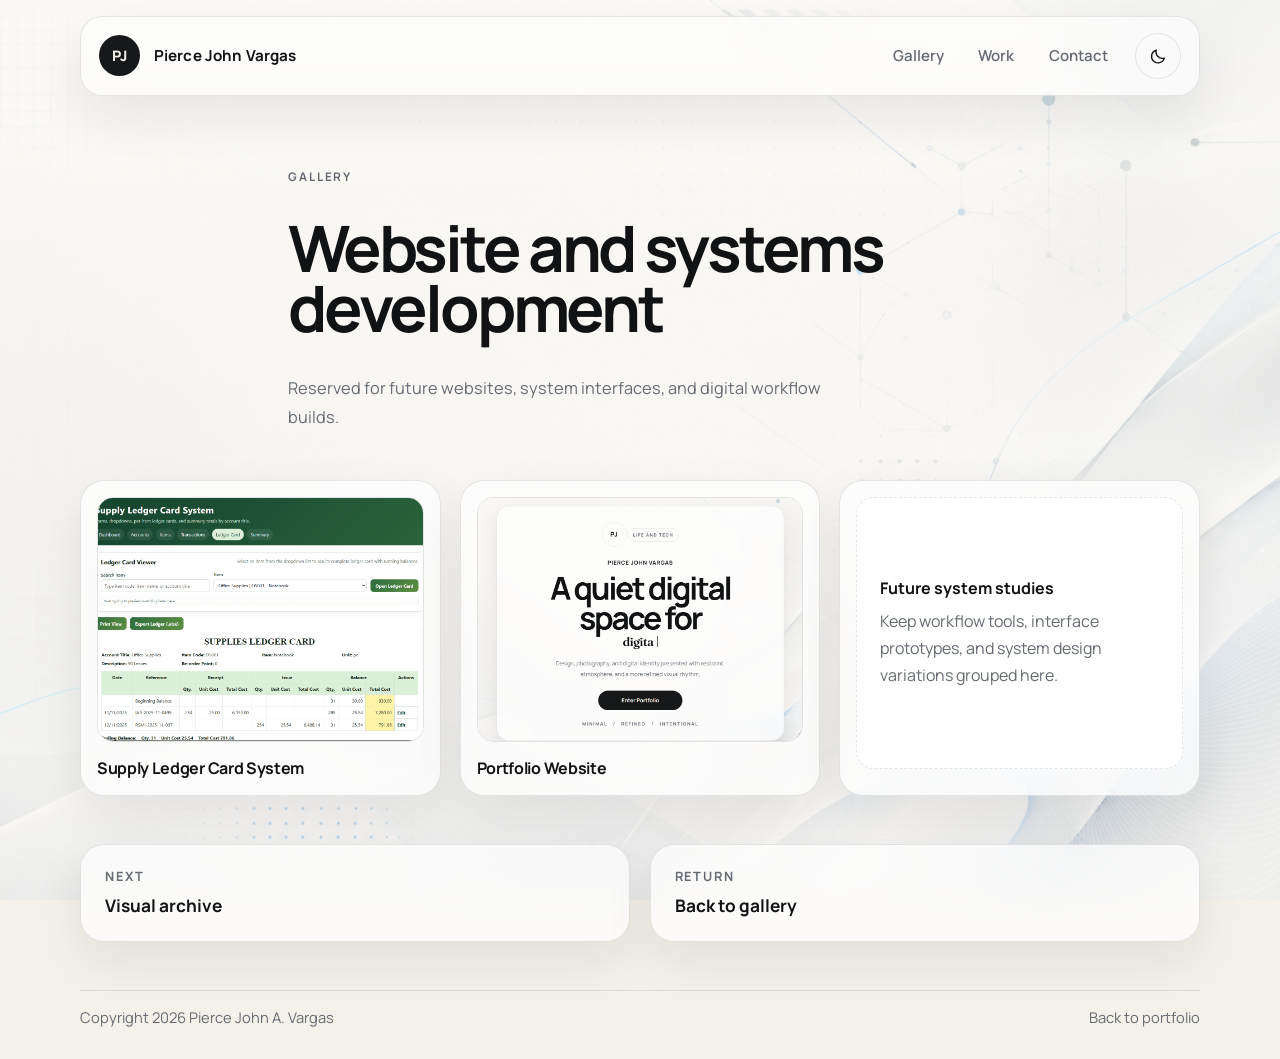
==== Personnal Portfolio/projects/project-1.html @ 9a7b4258 "Add files via upload" ====
<!DOCTYPE html>
<html lang="en">
<head>
  <meta charset="UTF-8" />
  <meta name="viewport" content="width=device-width, initial-scale=1.0" />
  <meta
    name="description"
    content="Gallery page for Pierce John Vargas website and systems development collection."
  />
  <title>Website and Systems Development | Pierce John Vargas</title>

  <link rel="preconnect" href="https://fonts.googleapis.com" />
  <link rel="preconnect" href="https://fonts.gstatic.com" crossorigin />
  <link
    href="https://fonts.googleapis.com/css2?family=Fraunces:opsz,wght@9..144,500;9..144,600&family=Manrope:wght@400;500;600;700;800&display=swap"
    rel="stylesheet"
  />

  <link rel="stylesheet" href="../style.css" />
  <link rel="stylesheet" href="../project-detail.css" />
</head>
<body>
  <div class="page-accent" aria-hidden="true"></div>

  <header class="site-header">
    <div class="container nav-shell">
      <a href="../portfolio.html#home" class="brand">
        <span class="brand-mark">PJ</span>
        <span class="brand-text">Pierce John Vargas</span>
      </a>

      <div class="nav-actions">
        <nav class="site-nav" aria-label="Project navigation">
          <a href="../portfolio.html#gallery">Gallery</a>
          <a href="../portfolio.html#work">Work</a>
          <a href="../portfolio.html#contact">Contact</a>
        </nav>

        <button id="themeToggle" class="theme-toggle theme-toggle-icon-button" type="button" aria-label="Switch theme">
          <span class="theme-icon theme-icon-moon" aria-hidden="true">
            <svg viewBox="0 0 24 24" fill="none">
              <path d="M20 14.5A8.5 8.5 0 0 1 9.5 4 8.5 8.5 0 1 0 20 14.5Z" stroke="currentColor" stroke-width="1.8" stroke-linecap="round" stroke-linejoin="round"/>
            </svg>
          </span>
          <span class="theme-icon theme-icon-sun" aria-hidden="true">
            <svg viewBox="0 0 24 24" fill="none">
              <circle cx="12" cy="12" r="4" stroke="currentColor" stroke-width="1.8"/>
              <path d="M12 2.75V5.25M12 18.75V21.25M21.25 12H18.75M5.25 12H2.75M18.54 5.46L16.77 7.23M7.23 16.77L5.46 18.54M18.54 18.54L16.77 16.77M7.23 7.23L5.46 5.46" stroke="currentColor" stroke-width="1.8" stroke-linecap="round"/>
            </svg>
          </span>
          <span class="theme-toggle-text">Theme</span>
        </button>
      </div>
    </div>
  </header>

  <main class="detail-main">
    <section class="detail-section">
      <div class="container detail-gallery-header reveal">
        <p class="section-label">Gallery</p>
        <h1 class="detail-title">Website and systems development</h1>
        <p class="detail-summary detail-summary-compact">
          Reserved for future websites, system interfaces, and digital workflow builds.
        </p>
      </div>
    </section>

    <section class="detail-section detail-section-tight">
      <div class="container detail-gallery-grid">
        <!-- Add new gallery items below by copying one detail-gallery-button block and changing the image path, alt text, and caption. -->
        <!--
        TEMPLATE:
        <button
          class="detail-gallery-card reveal detail-gallery-button"
          type="button"
          data-lightbox-src="../assets/projects/your-image.jpg"
          data-lightbox-alt="Describe the artwork"
          data-lightbox-caption="Artwork title"
        >
          <img src="../assets/projects/your-image.jpg" alt="Describe the artwork" />
          <h3>Artwork title</h3>
        </button>
        -->
        <button
          class="detail-gallery-card reveal detail-gallery-button"
          type="button"
          data-lightbox-src="../assets/projects/SLC.png"
          data-lightbox-alt="Website and systems development collection preview"
          data-lightbox-caption="Supply Ledger Card System"
        >
          <img src="../assets/projects/SLC.png" alt="Website and systems development collection preview" />
          <h3>Supply Ledger Card System</h3>
        </button>

        

        <button
          class="detail-gallery-card reveal detail-gallery-button"
          type="button"
          data-lightbox-src="../assets/projects/web.png"
          data-lightbox-alt="Website and systems development collection preview"
          data-lightbox-caption="Supply Ledger Card System"
        >
          <img src="../assets/projects/Web.png" alt="Website and systems development collection preview" />
          <h3>Portfolio Website</h3>
        </button>


        <article class="detail-gallery-card reveal detail-gallery-empty">
          <div class="detail-placeholder">
            <strong>Future system studies</strong>
            <span>Keep workflow tools, interface prototypes, and system design variations grouped here.</span>
          </div>
        </article>
      </div>
    </section>

    <section class="detail-section detail-section-tight">
      <div class="container detail-nav-grid">
        <a href="project-2.html" class="detail-nav-card">
          <span>Next</span>
          <strong>Visual archive</strong>
        </a>
        <a href="../portfolio.html#gallery" class="detail-nav-card">
          <span>Return</span>
          <strong>Back to gallery</strong>
        </a>
      </div>
    </section>
  </main>

  <div class="lightbox" id="lightbox" aria-hidden="true">
    <button class="lightbox-close" id="lightboxClose" type="button" aria-label="Close image preview">Close</button>
    <div class="lightbox-inner">
      <img id="lightboxImage" src="" alt="" />
      <p class="lightbox-caption" id="lightboxCaption"></p>
    </div>
  </div>

  <footer class="site-footer">
    <div class="container footer-shell">
      <p>Copyright <span id="currentYear">2026</span> Pierce John A. Vargas</p>
      <a href="../portfolio.html#home" class="footer-link">Back to portfolio</a>
    </div>
  </footer>

  <script src="../script.js"></script>
</body>
</html>
---- Personnal Portfolio/style.css ----
:root {
  --bg: #f4f1ea;
  --surface: rgba(255, 255, 255, 0.7);
  --surface-strong: #ffffff;
  --text: #1c1d20;
  --muted: #666b73;
  --heading: #111214;
  --line: rgba(17, 18, 20, 0.1);
  --accent: #17181a;
  --accent-soft: rgba(23, 24, 26, 0.08);
  --shadow: 0 20px 50px rgba(23, 24, 26, 0.08);
  --max-width: 1120px;
  --theme-background-image: url("assets/BGWhite.png");
}

body.light-mode {
  --bg: #111214;
  --surface: rgba(24, 25, 28, 0.78);
  --surface-strong: #17181a;
  --text: #ece7de;
  --muted: #a4aaaf;
  --heading: #f7f2ea;
  --line: rgba(247, 242, 234, 0.12);
  --accent: #f7f2ea;
  --accent-soft: rgba(247, 242, 234, 0.08);
  --shadow: 0 24px 60px rgba(0, 0, 0, 0.28);
  --theme-background-image: url("assets/BGDark.png");
}

* {
  box-sizing: border-box;
  margin: 0;
  padding: 0;
}

html {
  scroll-behavior: smooth;
}

body {
  min-height: 100vh;
  position: relative;
  font-family: "Manrope", sans-serif;
  color: var(--text);
  background:
    linear-gradient(180deg, rgba(255, 255, 255, 0.25), transparent 20%),
    var(--bg);
  overflow-x: hidden;
  transition: background 0.3s ease, color 0.3s ease;
}

body::before {
  content: "";
  position: fixed;
  inset: 0;
  background-image: var(--theme-background-image);
  background-position: center;
  background-repeat: no-repeat;
  background-size: cover;
  opacity: 0.52;
  pointer-events: none;
  z-index: -4;
}

body.light-mode::before {
  opacity: 0.62;
}

body.nav-open,
body.lightbox-open {
  overflow: hidden;
}

::selection {
  background: var(--accent);
  color: var(--bg);
}

a {
  color: inherit;
  text-decoration: none;
}

button {
  font: inherit;
}

ul {
  list-style: none;
}

img {
  display: block;
  max-width: 100%;
}

.container {
  width: min(var(--max-width), calc(100% - 2rem));
  margin: 0 auto;
}

.page-accent {
  position: fixed;
  inset: auto 0 0 auto;
  width: 28rem;
  height: 28rem;
  background: radial-gradient(circle, rgba(255, 255, 255, 0.28), transparent 68%);
  pointer-events: none;
  opacity: 0.6;
  z-index: -1;
}

body.light-mode .page-accent {
  background: radial-gradient(circle, rgba(247, 242, 234, 0.08), transparent 68%);
}

.site-header {
  position: sticky;
  top: 0;
  z-index: 1000;
  padding-top: 1rem;
}

.nav-shell {
  display: flex;
  align-items: center;
  justify-content: space-between;
  gap: 1rem;
  padding: 1rem 1.15rem;
  border: 1px solid var(--line);
  border-radius: 22px;
  background: rgba(255, 255, 255, 0.58);
  backdrop-filter: blur(16px);
  box-shadow: var(--shadow);
}

body.light-mode .nav-shell {
  background: rgba(23, 24, 26, 0.76);
}

.brand {
  display: inline-flex;
  align-items: center;
  gap: 0.85rem;
  min-width: 0;
}

.brand-mark {
  width: 2.55rem;
  height: 2.55rem;
  display: inline-flex;
  align-items: center;
  justify-content: center;
  border-radius: 50%;
  background: var(--accent);
  color: var(--bg);
  font-size: 0.9rem;
  font-weight: 800;
}

.brand-text {
  color: var(--heading);
  font-size: 0.95rem;
  font-weight: 700;
  letter-spacing: 0.01em;
}

.nav-actions {
  display: flex;
  align-items: center;
  gap: 0.75rem;
}

.menu-toggle,
.theme-toggle {
  display: none;
  min-height: 2.85rem;
  padding: 0.8rem 1rem;
  border: 1px solid var(--line);
  border-radius: 999px;
  background: transparent;
  color: var(--heading);
  cursor: pointer;
  transition: background 0.25s ease, transform 0.25s ease;
}

.theme-toggle {
  display: inline-flex;
  align-items: center;
  justify-content: center;
}

.theme-toggle-icon-button {
  width: 2.85rem;
  min-width: 2.85rem;
  padding: 0;
}

.theme-icon {
  display: inline-flex;
  align-items: center;
  justify-content: center;
  width: 1.15rem;
  height: 1.15rem;
  color: var(--heading);
}

.theme-icon svg {
  width: 100%;
  height: 100%;
}

.theme-icon-sun {
  display: none;
}

body.light-mode .theme-icon-moon {
  display: none;
}

body.light-mode .theme-icon-sun {
  display: inline-flex;
}

.theme-toggle:hover,
.menu-toggle:hover {
  background: var(--accent-soft);
  transform: translateY(-1px);
}

.theme-toggle-text {
  position: absolute;
  width: 1px;
  height: 1px;
  padding: 0;
  margin: -1px;
  overflow: hidden;
  clip: rect(0, 0, 0, 0);
  white-space: nowrap;
  border: 0;
}

.site-nav {
  display: flex;
  align-items: center;
  gap: 0.25rem;
}

.site-nav a {
  padding: 0.75rem 0.95rem;
  border-radius: 999px;
  color: var(--muted);
  font-size: 0.94rem;
  font-weight: 600;
  transition: color 0.25s ease, background 0.25s ease;
}

.site-nav a:hover,
.site-nav a.active {
  color: var(--heading);
  background: var(--accent-soft);
}

.section {
  padding: 5.5rem 0;
}

.hero {
  min-height: auto;
  display: flex;
  align-items: flex-start;
  padding-top: 2rem;
  padding-bottom: 1.5rem;
}

.hero-grid,
.two-column-layout {
  display: grid;
  grid-template-columns: minmax(0, 1.15fr) minmax(320px, 380px);
  gap: 1.4rem;
  align-items: start;
}

.eyebrow,
.section-label,
.panel-label,
.contact-label,
.work-type {
  text-transform: uppercase;
  letter-spacing: 0.16em;
  font-size: 0.74rem;
  font-weight: 700;
  color: var(--muted);
}

.hero-title,
.section-title,
.contact-title,
.intro-card h2,
.skill-card h3,
.work-card h3 {
  color: var(--heading);
  letter-spacing: -0.04em;
}

.hero-title {
  max-width: 11ch;
  font-size: clamp(2.85rem, 6.2vw, 5.3rem);
  line-height: 0.95;
  margin: 1rem 0 1.35rem;
  font-weight: 800;
}

.hero-emphasis,
.section-title span,
.contact-title span {
  display: block;
  font-family: "Fraunces", serif;
  font-weight: 600;
}

.hero-description,
.content-card p,
.skill-card p,
.work-card p,
.contact-description,
.intro-card p,
.fact-value,
.gallery-label {
  color: var(--muted);
  line-height: 1.8;
}

.hero-description {
  max-width: 42rem;
  font-size: 1.05rem;
}

.hero-buttons,
.contact-actions {
  display: flex;
  flex-wrap: wrap;
  gap: 0.85rem;
  margin-top: 2rem;
}

.hero-extension {
  display: grid;
  gap: 1rem;
  margin-top: 2rem;
}

.hero-note,
.hero-point,
.skill-card,
.gallery-item {
  border: 1px solid var(--line);
  background: var(--surface);
  box-shadow: var(--shadow);
  backdrop-filter: blur(16px);
}

.hero-note {
  padding: 1.25rem 1.35rem;
  border-radius: 22px;
}

.hero-note-text {
  color: var(--heading);
  font-size: 1.02rem;
  line-height: 1.75;
  margin-top: 0.7rem;
  max-width: 54rem;
}

.hero-points {
  display: grid;
  grid-template-columns: repeat(3, minmax(0, 1fr));
  gap: 0.9rem;
}

.hero-point {
  padding: 1.1rem 1.15rem;
  border-radius: 18px;
}

.hero-point-title {
  display: block;
  color: var(--heading);
  font-size: 0.96rem;
  font-weight: 800;
  margin-bottom: 0.45rem;
}

.hero-point p {
  color: var(--muted);
  line-height: 1.7;
  font-size: 0.95rem;
}

.btn {
  display: inline-flex;
  align-items: center;
  justify-content: center;
  min-width: 11.5rem;
  min-height: 3.45rem;
  padding: 0.95rem 1.4rem;
  border-radius: 999px;
  border: 1px solid var(--accent);
  background: transparent;
  font-size: 0.95rem;
  font-weight: 700;
  transition: transform 0.25s ease, background 0.25s ease, color 0.25s ease;
  cursor: pointer;
}

.btn:hover {
  transform: translateY(-1px);
}

.btn-primary {
  background: var(--accent);
  color: var(--bg);
}

.btn-secondary {
  color: var(--heading);
  border-color: var(--line);
}

.btn-secondary:hover {
  background: var(--accent-soft);
}

.hero-panel,
.content-card,
.summary-card,
.work-card,
.contact-shell {
  border: 1px solid var(--line);
  background: var(--surface);
  border-radius: 24px;
  box-shadow: var(--shadow);
  backdrop-filter: blur(16px);
}

.hero-panel {
  width: 100%;
  max-width: 380px;
  justify-self: end;
  padding: 1.2rem;
  display: grid;
  gap: 0.85rem;
}

.profile-visual {
  overflow: hidden;
  border-radius: 20px;
  border: 1px solid var(--line);
  background: var(--surface-strong);
  aspect-ratio: 4 / 2.75;
}

.profile-visual img {
  width: 100%;
  height: 100%;
  object-fit: contain;
  object-position: center;
}

.intro-card,
.fact-card,
.content-card,
.summary-card,
.work-card {
  padding: 1.5rem;
  border-radius: 20px;
  background: var(--surface-strong);
  border: 1px solid var(--line);
}

.intro-card h2 {
  font-size: clamp(1.5rem, 2.2vw, 2rem);
  line-height: 1.08;
  margin: 0.7rem 0 0.9rem;
}

.hero-facts {
  display: grid;
  grid-template-columns: 1fr;
  gap: 0;
  border: 1px solid var(--line);
  border-radius: 20px;
  overflow: hidden;
  background: var(--surface-strong);
}

.fact-card {
  display: grid;
  gap: 0.35rem;
  align-content: start;
  padding: 1rem 1.1rem;
  border-bottom: 1px solid var(--line);
  background: transparent;
  border-radius: 0;
}

.fact-card:last-child {
  border-bottom: 0;
}

.fact-label {
  color: var(--heading);
  font-size: 0.82rem;
  font-weight: 700;
  text-transform: uppercase;
  letter-spacing: 0.08em;
}

.section-grid {
  display: grid;
  gap: 2rem;
}

.section-heading {
  max-width: 48rem;
}

.section-title,
.contact-title {
  font-size: clamp(2.1rem, 4.8vw, 3.8rem);
  line-height: 0.98;
  margin-top: 0.9rem;
}

.content-card {
  display: grid;
  gap: 1rem;
}

.stat-grid {
  display: grid;
  gap: 0.9rem;
  margin-top: 1rem;
}

.stat-card {
  display: grid;
  gap: 0.35rem;
  padding: 1rem 1.05rem;
  border-radius: 16px;
  border: 1px solid var(--line);
  background: var(--surface-strong);
}

.stat-value {
  color: var(--heading);
  font-size: 0.95rem;
  font-weight: 800;
}

.stat-copy {
  color: var(--muted);
  line-height: 1.7;
  font-size: 0.95rem;
}

.skills-grid,
.work-grid,
.gallery-grid {
  display: grid;
  gap: 1rem;
}

.skills-grid {
  grid-template-columns: repeat(auto-fit, minmax(220px, 1fr));
}

.skill-card {
  padding: 1.45rem;
  border-radius: 22px;
}

.skill-card h3,
.work-card h3 {
  font-size: 1.35rem;
  margin: 0.85rem 0 0.8rem;
}

.tool-tags,
.work-tags {
  display: flex;
  flex-wrap: wrap;
  gap: 0.55rem;
  margin-top: 1rem;
}

.tool-tags li,
.work-tags li {
  padding: 0.52rem 0.82rem;
  border-radius: 999px;
  border: 1px solid var(--line);
  background: var(--accent-soft);
  color: var(--heading);
  font-size: 0.84rem;
  font-weight: 600;
}

.work-grid {
  grid-template-columns: repeat(3, minmax(0, 1fr));
}

.work-thumb-button,
.gallery-item,
.text-link-button {
  padding: 0;
  border: 0;
  background: transparent;
  cursor: pointer;
}

.work-thumb-button {
  width: 100%;
  text-align: left;
}

.work-thumb {
  width: 100%;
  aspect-ratio: 16 / 11;
  object-fit: cover;
  border-radius: 16px;
  border: 1px solid var(--line);
  margin-bottom: 1rem;
  transition: transform 0.25s ease, opacity 0.25s ease;
}

.work-thumb-button:hover .work-thumb,
.gallery-item:hover img {
  transform: translateY(-2px);
  opacity: 0.96;
}

.work-actions {
  display: flex;
  flex-wrap: wrap;
  gap: 1rem;
  margin-top: 1.15rem;
}

.text-link {
  color: var(--heading);
  font-size: 0.92rem;
  font-weight: 700;
}

.text-link:hover {
  color: var(--muted);
}

.gallery-grid {
  grid-template-columns: repeat(3, minmax(0, 1fr));
}

.gallery-item {
  display: grid;
  gap: 0.95rem;
  padding: 1rem;
  border-radius: 22px;
  text-align: left;
  transition: transform 0.25s ease, background 0.25s ease, border-color 0.25s ease;
}

.gallery-item img {
  width: 100%;
  aspect-ratio: 4 / 3;
  object-fit: cover;
  border-radius: 16px;
  border: 1px solid var(--line);
  transition: transform 0.25s ease, opacity 0.25s ease;
}

.gallery-item:hover {
  transform: translateY(-2px);
  border-color: var(--heading);
  background: var(--surface-strong);
}

.gallery-copy {
  display: grid;
  gap: 0.5rem;
}

.gallery-label {
  color: var(--heading);
  font-size: 0.96rem;
  font-weight: 700;
}

.gallery-text {
  color: var(--muted);
  line-height: 1.7;
  font-size: 0.94rem;
}

.gallery-link {
  color: var(--heading);
  font-size: 0.88rem;
  font-weight: 800;
  letter-spacing: 0.02em;
}

.contact-shell {
  padding: 2rem;
}

.contact-copy {
  max-width: 42rem;
}

.contact-grid {
  display: grid;
  grid-template-columns: repeat(2, minmax(0, 1fr));
  gap: 1rem;
  margin-top: 2rem;
}

.contact-item {
  display: grid;
  grid-template-columns: auto 1fr;
  align-items: center;
  gap: 0.9rem;
  padding: 1.2rem 1.3rem;
  border: 1px solid var(--line);
  border-radius: 18px;
  background: var(--surface-strong);
  transition: transform 0.25s ease, background 0.25s ease;
}

.contact-item:hover {
  transform: translateY(-1px);
  background: var(--accent-soft);
}

.contact-icon {
  width: 2.65rem;
  height: 2.65rem;
  display: inline-flex;
  align-items: center;
  justify-content: center;
  border: 1px solid var(--line);
  border-radius: 16px;
  background: var(--accent-soft);
  color: var(--heading);
  flex-shrink: 0;
}

.contact-icon img {
  width: 1.1rem;
  height: 1.1rem;
  object-fit: contain;
}

.contact-text {
  display: grid;
  gap: 0.35rem;
}

.contact-value {
  color: var(--heading);
  font-size: 1rem;
  font-weight: 700;
  line-height: 1.45;
  word-break: break-word;
}

.lightbox {
  position: fixed;
  inset: 0;
  display: grid;
  place-items: center;
  padding: 1.5rem;
  background: rgba(0, 0, 0, 0.8);
  opacity: 0;
  visibility: hidden;
  transition: opacity 0.25s ease, visibility 0.25s ease;
  z-index: 2000;
}

.lightbox.is-open {
  opacity: 1;
  visibility: visible;
}

.lightbox-inner {
  max-width: min(900px, 100%);
  max-height: calc(100vh - 5rem);
  display: grid;
  gap: 0.85rem;
}

.lightbox-inner img {
  max-width: 100%;
  max-height: calc(100vh - 9rem);
  border-radius: 18px;
  border: 1px solid rgba(255, 255, 255, 0.14);
  background: #101113;
}

.lightbox-caption {
  color: #f1ede4;
  text-align: center;
  font-size: 0.96rem;
}

.lightbox-close {
  position: absolute;
  top: 1.25rem;
  right: 1.25rem;
  padding: 0.75rem 1rem;
  border: 1px solid rgba(255, 255, 255, 0.18);
  border-radius: 999px;
  background: rgba(255, 255, 255, 0.06);
  color: #f1ede4;
  cursor: pointer;
}

.site-footer {
  padding: 0 0 2rem;
}

.footer-shell {
  display: flex;
  align-items: center;
  justify-content: space-between;
  gap: 1rem;
  padding-top: 1rem;
  border-top: 1px solid var(--line);
}

.site-footer p,
.footer-link {
  color: var(--muted);
  font-size: 0.92rem;
}

.footer-link:hover {
  color: var(--heading);
}

.reveal {
  opacity: 0;
  transform: translateY(22px);
  transition: opacity 0.7s ease, transform 0.7s ease;
}

.reveal.is-visible {
  opacity: 1;
  transform: translateY(0);
}

@media (max-width: 1024px) {
  .hero-grid,
  .two-column-layout,
  .skills-grid,
  .work-grid,
  .hero-points,
  .gallery-grid {
    grid-template-columns: 1fr;
  }

  .hero-facts {
    grid-template-columns: 1fr;
  }

  .hero-panel {
    max-width: none;
    justify-self: stretch;
  }
}

@media (max-width: 820px) {
  .site-header {
    padding-top: 0.75rem;
  }

  .nav-shell {
    border-radius: 20px;
    align-items: flex-start;
    flex-wrap: wrap;
  }

  .menu-toggle {
    display: inline-flex;
    align-items: center;
    justify-content: center;
  }

  .theme-toggle {
    order: 3;
  }

  .nav-actions {
    width: 100%;
    justify-content: flex-end;
    flex-wrap: wrap;
  }

  .site-nav {
    display: none;
    width: 100%;
    flex-direction: column;
    align-items: stretch;
    gap: 0.45rem;
    padding-top: 0.5rem;
  }

  .site-nav.open {
    display: flex;
  }

  .site-nav a {
    width: 100%;
    text-align: center;
  }

  .section {
    padding: 4.5rem 0;
  }

  .hero {
    padding-top: 1.5rem;
  }

  .hero-note-text {
    max-width: none;
  }

  .contact-grid {
    grid-template-columns: 1fr;
  }
}

@media (max-width: 640px) {
  .container {
    width: min(var(--max-width), calc(100% - 1.25rem));
  }

  .hero-title {
    font-size: clamp(2.55rem, 13vw, 3.7rem);
  }

  .btn {
    width: 100%;
  }

  .hero-buttons,
  .contact-actions,
  .work-actions {
    flex-direction: column;
  }

  .footer-shell {
    flex-direction: column;
    align-items: flex-start;
  }

  .lightbox {
    padding: 1rem;
  }

  .lightbox-close {
    top: 0.9rem;
    right: 0.9rem;
  }
}

@media (prefers-reduced-motion: reduce) {
  html {
    scroll-behavior: auto;
  }

  *,
  *::before,
  *::after {
    animation: none !important;
    transition: none !important;
  }

  .reveal {
    opacity: 1;
    transform: none;
  }
}
---- Personnal Portfolio/project-detail.css ----
.detail-main {
  padding-top: 1.5rem;
}

.detail-section {
  padding: 3rem 0;
}

.detail-section-tight {
  padding-top: 0;
}

.detail-gallery-header,
.detail-nav-grid,
.detail-gallery-grid {
  display: grid;
  gap: 1.2rem;
}

.detail-gallery-header {
  max-width: 44rem;
}

.detail-title {
  color: var(--heading);
  font-size: clamp(2.6rem, 5vw, 4.6rem);
  line-height: 0.94;
  letter-spacing: -0.05em;
  margin: 0.9rem 0 1rem;
}

.detail-summary {
  color: var(--muted);
  line-height: 1.8;
}

.detail-summary-compact {
  max-width: 34rem;
  font-size: 1.02rem;
}

.detail-gallery-grid {
  grid-template-columns: repeat(3, minmax(0, 1fr));
}

.detail-gallery-card,
.detail-nav-card {
  border: 1px solid var(--line);
  background: var(--surface);
  border-radius: 24px;
  box-shadow: var(--shadow);
  backdrop-filter: blur(16px);
}

.detail-gallery-card {
  padding: 1rem;
}

.detail-gallery-button {
  width: 100%;
  padding: 1rem;
  text-align: left;
  cursor: pointer;
}

.detail-gallery-card img {
  width: 100%;
  aspect-ratio: 4 / 3;
  object-fit: cover;
  border-radius: 16px;
  border: 1px solid var(--line);
}

.detail-gallery-card h3 {
  color: var(--heading);
  font-size: 1rem;
  margin-top: 0.9rem;
  letter-spacing: -0.02em;
}

.detail-gallery-empty {
  padding: 1rem;
}

.detail-placeholder {
  min-height: 100%;
  display: grid;
  align-content: center;
  gap: 0.55rem;
  min-height: 17rem;
  padding: 1.4rem;
  border: 1px dashed var(--line);
  border-radius: 18px;
  background: var(--surface-strong);
}

.detail-placeholder strong {
  color: var(--heading);
  font-size: 1rem;
}

.detail-placeholder span {
  color: var(--muted);
  line-height: 1.7;
}

.detail-nav-grid {
  grid-template-columns: repeat(2, minmax(0, 1fr));
}

.detail-nav-card {
  display: grid;
  gap: 0.5rem;
  padding: 1.4rem 1.5rem;
}

.detail-nav-card span {
  color: var(--muted);
  font-size: 0.8rem;
  text-transform: uppercase;
  letter-spacing: 0.14em;
  font-weight: 700;
}

.detail-nav-card strong {
  color: var(--heading);
  font-size: 1.08rem;
  line-height: 1.5;
}

@media (max-width: 960px) {
  .detail-gallery-grid,
  .detail-nav-grid {
    grid-template-columns: 1fr;
  }
}
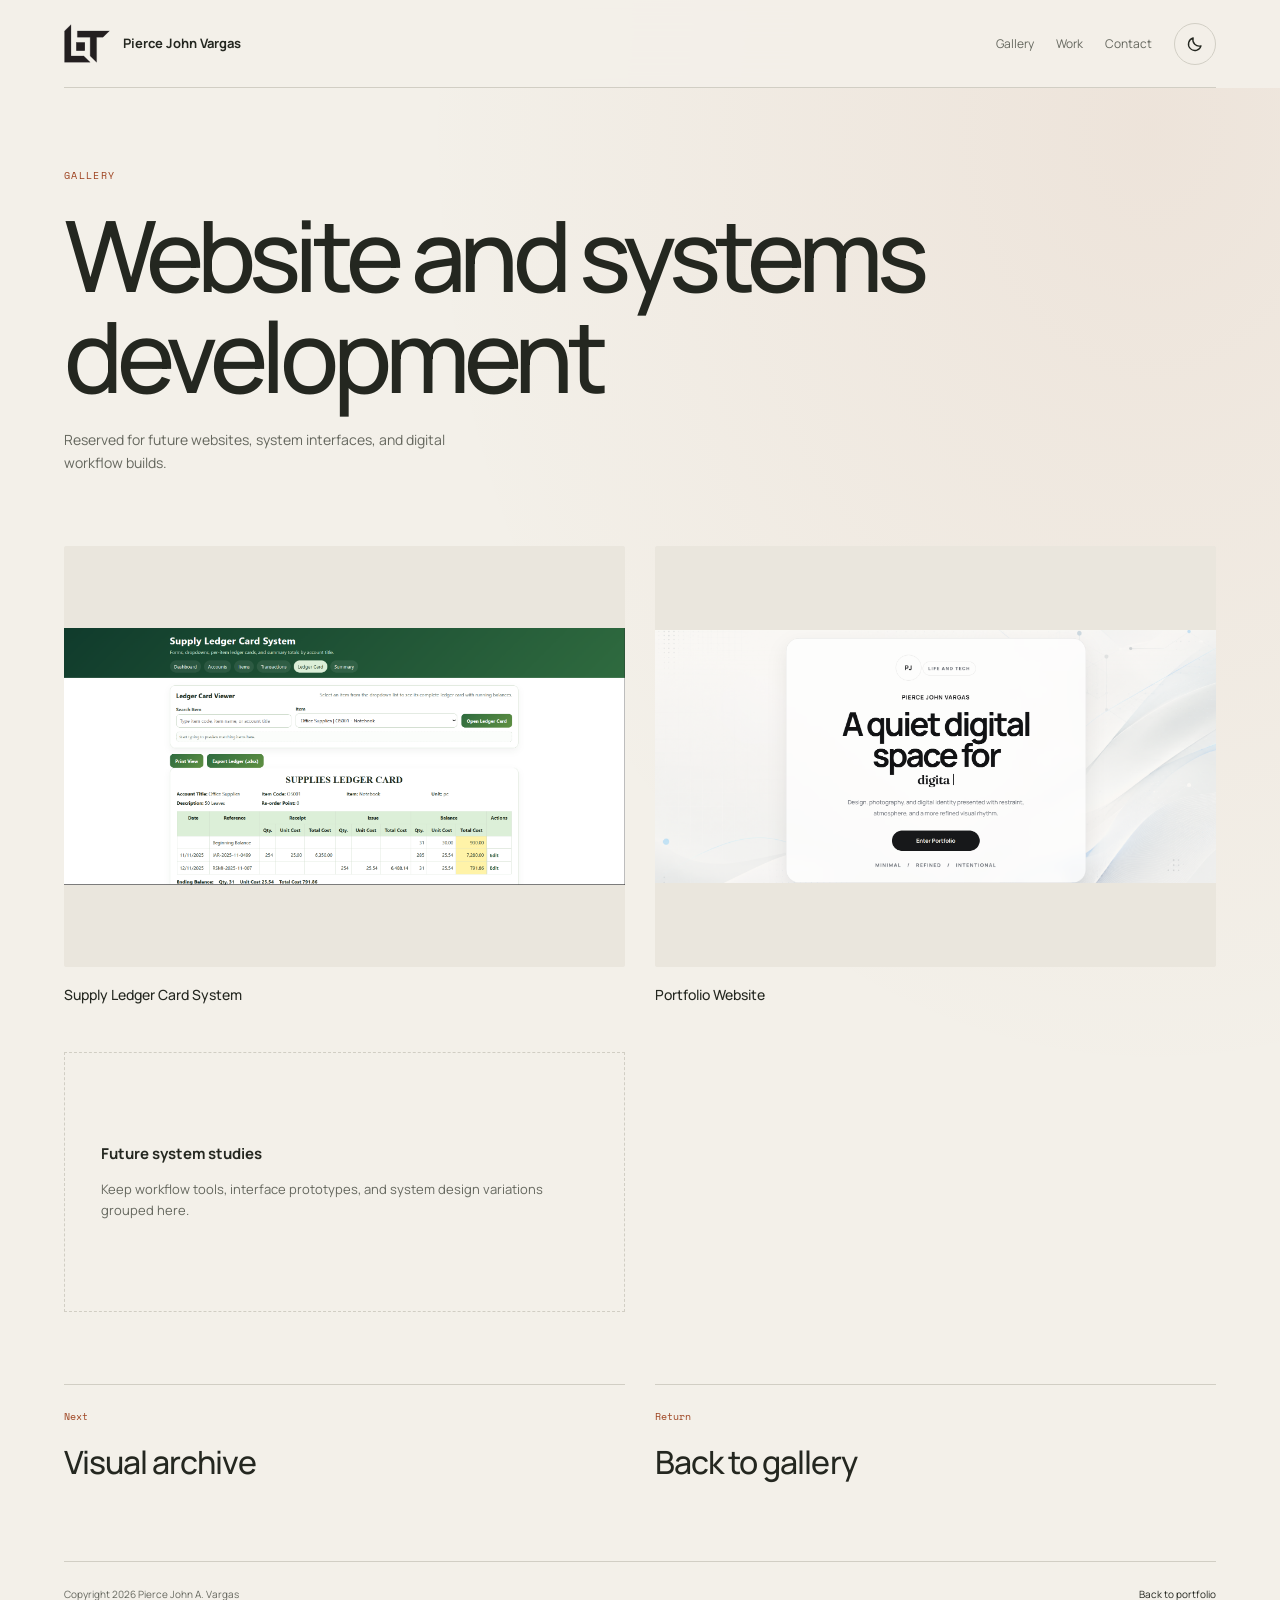
==== commit d16a694d: "Add files via upload" ====
--- a/Personnal Portfolio/projects/project-1.html
+++ b/Personnal Portfolio/projects/project-1.html
@@ -2,6 +2,7 @@
 <html lang="en">
 <head>
   <meta charset="UTF-8" />
+  <link rel="icon" type="image/svg+xml" sizes="any" href="../assets/favicon.svg?v=1" />
   <meta name="viewport" content="width=device-width, initial-scale=1.0" />
   <meta
     name="description"
@@ -12,12 +13,12 @@
   <link rel="preconnect" href="https://fonts.googleapis.com" />
   <link rel="preconnect" href="https://fonts.gstatic.com" crossorigin />
   <link
-    href="https://fonts.googleapis.com/css2?family=Fraunces:opsz,wght@9..144,500;9..144,600&family=Manrope:wght@400;500;600;700;800&display=swap"
+    href="https://fonts.googleapis.com/css2?family=Fraunces:opsz,wght@9..144,500;9..144,600&family=Manrope:wght@400;500;600;700;800&family=Space+Mono:wght@400;700&display=swap"
     rel="stylesheet"
   />
 
-  <link rel="stylesheet" href="../style.css" />
-  <link rel="stylesheet" href="../project-detail.css" />
+  <script src="../studio-init.js?v=20260929-autoplay"></script>
+  <link rel="stylesheet" href="../studio.css?v=20260929-logo" />
 </head>
 <body>
   <div class="page-accent" aria-hidden="true"></div>
@@ -25,7 +26,10 @@
   <header class="site-header">
     <div class="container nav-shell">
       <a href="../portfolio.html#home" class="brand">
-        <span class="brand-mark">PJ</span>
+        <span class="site-logo" role="img" aria-label="Life and Tech logo">
+          <img class="logo-light" src="../assets/logo-mark-light.svg" alt="" width="46" height="40" />
+          <img class="logo-dark" src="../assets/logo-mark-dark.svg" alt="" width="46" height="40" />
+        </span>
         <span class="brand-text">Pierce John Vargas</span>
       </a>
 
@@ -97,7 +101,7 @@
         <button
           class="detail-gallery-card reveal detail-gallery-button"
           type="button"
-          data-lightbox-src="../assets/projects/web.png"
+          data-lightbox-src="../assets/projects/Web.png"
           data-lightbox-alt="Website and systems development collection preview"
           data-lightbox-caption="Supply Ledger Card System"
         >
@@ -144,6 +148,6 @@
     </div>
   </footer>
 
-  <script src="../script.js"></script>
+  <script src="../studio.js?v=20260929-autoplay"></script>
 </body>
 </html>
--- a/Personnal Portfolio/studio.css
+++ b/Personnal Portfolio/studio.css
@@ -0,0 +1,263 @@
+/* Life and Tech / September studio edition. */
+:root {
+  color-scheme: light;
+  --bg: #f3f0e9;
+  --panel: #eae6dd;
+  --surface: #faf8f3;
+  --ink: #242720;
+  --muted: #65675e;
+  --line: #d1cec4;
+  --signal: #9d421f;
+  --wash: rgba(170, 83, 43, .08);
+  --glass: rgba(243, 240, 233, .9);
+  --ease: cubic-bezier(.22, 1, .36, 1);
+  --gutter: clamp(22px, 5vw, 80px);
+  --mono: 'Space Mono', 'Courier New', monospace;
+}
+:root[data-theme='dark'] {
+  color-scheme: dark;
+  --bg: #141612;
+  --panel: #1d201a;
+  --surface: #252921;
+  --ink: #efeee6;
+  --muted: #b2b4a8;
+  --line: #383d32;
+  --signal: #f39b73;
+  --wash: rgba(216, 120, 69, .075);
+  --glass: rgba(20, 22, 18, .9);
+}
+* { box-sizing: border-box; }
+html { scroll-behavior: smooth; scroll-padding-top: 110px; }
+body { margin: 0; color: var(--ink); background: radial-gradient(ellipse at 90% 8%, var(--wash), transparent 45%), var(--bg); font-family: 'Manrope', sans-serif; font-size: 15px; line-height: 1.65; transition: background-color .3s, color .3s; }
+h1, h2, h3, p, figure, ul { margin: 0; }
+button, a { -webkit-tap-highlight-color: transparent; }
+a { color: inherit; text-decoration: none; }
+button { color: inherit; font: inherit; cursor: pointer; }
+img { display: block; max-width: 100%; }
+ul { padding: 0; list-style: none; }
+::selection { background: var(--signal); color: var(--bg); }
+:focus-visible { outline: 2px solid var(--signal); outline-offset: 6px; }
+.container { width: min(1320px, calc(100% - var(--gutter) * 2)); margin-inline: auto; }
+.page-accent { display: none; }
+.site-header { position: sticky; top: 0; z-index: 30; background: var(--glass); backdrop-filter: blur(18px); }
+.nav-shell { display: flex; align-items: center; justify-content: space-between; min-height: 88px; border-bottom: 1px solid var(--line); gap: 25px; }
+.brand { display: flex; align-items: center; gap: 13px; }
+.site-logo { display: block; width: 46px; height: 40px; flex-shrink: 0; }
+.site-logo img { display: block; width: 100%; height: 100%; object-fit: contain; }
+.site-logo .logo-dark { display: none; }
+[data-theme='dark'] .site-logo .logo-light { display: none; }
+[data-theme='dark'] .site-logo .logo-dark { display: block; filter: brightness(1.65); }
+.brand-text { font-size: 13px; font-weight: 700; }
+.nav-actions, .site-nav { display: flex; align-items: center; gap: 22px; }
+.site-nav a { position: relative; padding-block: 10px; font-size: 12px; color: var(--muted); }
+.site-nav a::after { content: ''; position: absolute; inset: auto 0 4px; height: 1px; background: var(--signal); transform: scaleX(0); transform-origin: left; transition: transform .35s var(--ease); }
+.site-nav a:hover, .site-nav a.active { color: var(--ink); }
+.site-nav a:hover::after, .site-nav a.active::after { transform: scaleX(1); }
+.theme-toggle, .menu-toggle { display: inline-flex; align-items: center; justify-content: center; min-height: 42px; padding: 8px 12px; border: 1px solid var(--line); background: transparent; border-radius: 50px; transition: border-color .25s, background .25s; }
+.theme-toggle:hover, .menu-toggle:hover { border-color: var(--signal); background: var(--wash); }
+.theme-toggle { width: 42px; padding: 10px; }
+.theme-icon { display: flex; width: 18px; height: 18px; }
+.theme-icon svg { width: 100%; height: 100%; }
+.theme-icon-sun { display: none; }
+[data-theme='dark'] .theme-icon-moon { display: none; }
+[data-theme='dark'] .theme-icon-sun { display: flex; }
+.theme-toggle-text { position: absolute; width: 1px; height: 1px; clip-path: inset(50%); overflow: hidden; }
+.menu-toggle { display: none; font-size: 12px; }
+.section { padding-block: clamp(70px, 9vw, 140px); }
+.section + .section { border-top: 1px solid var(--line); }
+.hero { padding-top: clamp(48px, 6vw, 94px); padding-bottom: 64px; }
+.hero-grid { display: grid; grid-template-columns: minmax(0, 1.55fr) minmax(280px, .8fr); gap: 48px 7%; align-items: start; }
+.hero-copy, .hero-panel { min-width: 0; }
+.eyebrow, .section-label, .panel-label, .work-type, .contact-label { font: 10px/1.5 var(--mono); letter-spacing: .13em; text-transform: uppercase; color: var(--signal); }
+.eyebrow { display: flex; align-items: center; gap: 12px; }
+.eyebrow::before { content: ''; width: 7px; height: 7px; background: var(--signal); border-radius: 50%; }
+.hero-title { font-size: clamp(55px, 6.9vw, 108px); font-weight: 600; line-height: 1.02; letter-spacing: -.065em; margin-block: 25px 30px; }
+.hero-emphasis { display: block; font-family: 'Fraunces', Georgia, serif; font-weight: 500; font-size: .6em; line-height: 1.12; letter-spacing: -.045em; margin-top: 18px; color: var(--muted); max-width: 13ch; }
+.hero-description { max-width: 52ch; color: var(--muted); font-size: 15px; line-height: 1.85; }
+.hero-buttons, .contact-actions { display: flex; flex-wrap: wrap; gap: 12px; margin-top: 30px; }
+.btn { display: inline-flex; align-items: center; justify-content: center; gap: 20px; min-height: 50px; padding: 13px 22px; border: 1px solid var(--line); border-radius: 3px; font-size: 12px; font-weight: 700; transition: background .3s, color .3s, transform .35s var(--ease); }
+.btn-primary { background: var(--ink); border-color: var(--ink); color: var(--bg); }
+.btn-primary::after { content: '\2197'; font-size: 19px; }
+.btn:hover { transform: translateY(-3px); border-color: var(--signal); }
+.btn-primary:hover { background: var(--signal); color: var(--bg); }
+.hero-panel { border-left: 1px solid var(--line); padding-left: 28px; }
+.profile-visual { height: 280px; padding: 18px; background: linear-gradient(145deg, var(--surface), var(--panel)); border-radius: 2px; }
+.profile-visual img { width: 100%; height: 100%; object-fit: contain; }
+.intro-card { padding-top: 24px; }
+.intro-card h2 { font-size: 23px; letter-spacing: -.035em; line-height: 1.25; font-weight: 600; margin-block: 12px; }
+.intro-card > p:not(.panel-label) { font-size: 12px; color: var(--muted); line-height: 1.8; }
+.hero-facts { display: grid; margin-top: 22px; }
+.fact-card { display: grid; grid-template-columns: 50px 1fr; gap: 15px; padding-block: 10px; border-top: 1px solid var(--line); font-size: 11px; }
+.fact-label { font-family: var(--mono); color: var(--signal); }
+.fact-value { color: var(--muted); }
+.hero-extension { display: grid; grid-template-columns: 1fr 2fr; gap: 6%; border-top: 1px solid var(--line); padding-top: 32px; grid-column: 1 / -1; margin-top: 20px; }
+.hero-note-text { margin-top: 12px; font-size: 12px; color: var(--muted); }
+.hero-points { display: grid; grid-template-columns: repeat(3, 1fr); gap: 26px; }
+.hero-point-title { display: block; font-size: 13px; font-weight: 700; margin-bottom: 10px; }
+.hero-point p { font-size: 12px; color: var(--muted); }
+.section-grid { display: grid; gap: 52px; }
+.section-heading { display: grid; grid-template-columns: 1fr 2fr; gap: 6%; align-items: start; }
+.section-label { padding-top: 8px; }
+.section-title { font-size: clamp(30px, 3.8vw, 56px); font-weight: 500; line-height: 1.14; letter-spacing: -.045em; max-width: 25ch; text-wrap: balance; }
+.two-column-layout { display: grid; grid-template-columns: 1.15fr 1fr; gap: 9%; margin-left: 35.3%; }
+.content-card { display: grid; gap: 18px; align-content: start; }
+.content-card p:not(.panel-label) { font-size: 13px; line-height: 1.9; color: var(--muted); }
+.stat-grid { margin-top: 18px; }
+.stat-card { border-top: 1px solid var(--line); padding: 16px 0; display: grid; gap: 5px; }
+.stat-value { font-size: 14px; font-weight: 600; }
+.stat-copy { font-size: 12px; color: var(--muted); }
+.skills-grid { display: grid; }
+.skill-card { position: relative; display: grid; grid-template-columns: 45px 1fr 1.3fr 1fr; gap: 24px; align-items: start; padding: 32px 0; border-top: 1px solid var(--line); transition: background .3s; }
+.skill-card:hover { background: var(--wash); }
+.skill-card .panel-label { padding-top: 5px; }
+.skill-card h3 { font-size: clamp(19px, 2vw, 27px); line-height: 1.2; letter-spacing: -.035em; font-weight: 600; }
+.skill-card > p:not(.panel-label) { font-size: 13px; color: var(--muted); }
+.tool-tags, .work-tags { display: flex; flex-wrap: wrap; align-content: start; gap: 6px; }
+.tool-tags li, .work-tags li { font-size: 10px; padding: 5px 9px; border: 1px solid var(--line); border-radius: 2px; color: var(--muted); }
+.work-grid { display: grid; grid-template-columns: repeat(3, minmax(0, 1fr)); gap: 26px; }
+.work-card { display: flex; flex-direction: column; min-width: 0; }
+.work-thumb-button { width: 100%; overflow: hidden; aspect-ratio: 1.15; display: grid; place-items: center; border: 1px solid var(--line); border-radius: 3px; padding: 28px; background: radial-gradient(ellipse at 60% 35%, var(--wash), transparent 65%), var(--panel); transition: background .4s, border-color .4s; }
+.work-thumb { width: 100%; max-height: 230px; aspect-ratio: 1; object-fit: contain; transition: transform .7s var(--ease); }
+.work-thumb-icon { width: 62%; height: auto; }
+[data-theme='dark'] .work-thumb-icon { filter: invert(1); }
+.work-thumb-button:hover { border-color: var(--signal); }
+.work-thumb-button:hover .work-thumb { transform: scale(1.06) rotate(-3deg); }
+.work-type { margin-top: 24px; font-size: 9px; }
+.work-card h3 { font-size: clamp(22px, 2.3vw, 32px); font-weight: 600; letter-spacing: -.045em; line-height: 1.18; margin-block: 10px 16px; }
+.work-card > p { font-size: 13px; line-height: 1.8; color: var(--muted); }
+.work-tags { margin-block: 18px 22px; }
+.work-actions { display: flex; flex-wrap: wrap; gap: 18px; padding-top: 15px; margin-top: auto; border-top: 1px solid var(--line); }
+.text-link { padding: 0; border: 0; background: none; font-size: 11px; font-weight: 600; }
+.text-link::after { content: ' \2197'; color: var(--signal); }
+.text-link:hover { color: var(--signal); }
+.gallery-grid { display: grid; grid-template-columns: 1.2fr 1fr 1fr; gap: 26px; }
+.gallery-item { display: block; min-width: 0; }
+.gallery-item:nth-child(2) { margin-top: 48px; }
+.gallery-item:nth-child(3) { margin-top: 96px; }
+.gallery-item img { width: 100%; aspect-ratio: 4 / 3; object-fit: contain; padding: 20px; background: var(--panel); transition: transform .6s var(--ease); }
+.gallery-item:hover img { transform: translateY(-6px); }
+.gallery-copy { display: grid; gap: 8px; margin-top: 17px; }
+.gallery-label { font-size: 14px; font-weight: 600; }
+.gallery-link { font: 9px var(--mono); text-transform: uppercase; letter-spacing: .05em; color: var(--muted); }
+.contact-shell { display: grid; grid-template-columns: 1.2fr 1fr; column-gap: 10%; align-items: start; }
+.contact-title { font: 500 clamp(38px, 5vw, 74px)/1.08 'Fraunces', Georgia, serif; letter-spacing: -.04em; margin-block: 24px; text-wrap: balance; }
+.contact-description { font-size: 14px; color: var(--muted); max-width: 42ch; }
+.contact-grid { padding-top: 38px; }
+.contact-item { display: flex; align-items: center; gap: 16px; padding-block: 22px; border-bottom: 1px solid var(--line); transition: transform .35s var(--ease); }
+.contact-item:hover { transform: translateX(5px); }
+.contact-icon { display: grid; place-items: center; width: 42px; height: 42px; flex-shrink: 0; border-radius: 50%; background: #eee9dd; }
+.contact-icon img { width: 20px; height: 20px; object-fit: contain; }
+.contact-text { display: grid; gap: 6px; min-width: 0; }
+.contact-label { font-size: 9px; }
+.contact-value { font-size: 14px; overflow-wrap: anywhere; }
+.site-footer { padding-block: 0 24px; }
+.footer-shell { padding-top: 24px; border-top: 1px solid var(--line); display: flex; gap: 24px; justify-content: space-between; font-size: 10px; color: var(--muted); }
+.footer-link { color: var(--ink); }
+.detail-main { min-height: 75vh; }
+.detail-section { padding-block: 72px; }
+.detail-section-tight { padding-top: 0; }
+.detail-gallery-header { display: grid; gap: 22px; }
+.detail-title { font-size: clamp(50px, 7.7vw, 110px); font-weight: 500; letter-spacing: -.065em; line-height: 1.02; max-width: 17ch; text-wrap: balance; }
+.detail-summary { max-width: 48ch; color: var(--muted); font-size: 14px; }
+.detail-gallery-grid { display: grid; grid-template-columns: repeat(2, minmax(0, 1fr)); gap: 46px 30px; align-items: start; }
+.detail-gallery-card { border: 0; padding: 0; text-align: left; background: none; min-width: 0; }
+.detail-gallery-card img { width: 100%; aspect-ratio: 4/3; object-fit: contain; background: var(--panel); border-radius: 2px; transition: transform .6s var(--ease); }
+.detail-gallery-button:hover img { transform: translateY(-5px); }
+.detail-gallery-card h3 { font-size: 14px; font-weight: 500; margin-top: 16px; }
+.detail-placeholder { min-height: 260px; display: grid; align-content: center; gap: 12px; padding: 36px; border: 1px dashed var(--line); }
+.detail-placeholder span { color: var(--muted); font-size: 13px; }
+.detail-nav-grid { display: grid; grid-template-columns: 1fr 1fr; gap: 30px; }
+.detail-nav-card { border-top: 1px solid var(--line); padding-top: 24px; display: grid; gap: 12px; }
+.detail-nav-card span { font: 10px var(--mono); color: var(--signal); }
+.detail-nav-card strong { font-size: clamp(20px, 2.5vw, 32px); font-weight: 500; letter-spacing: -.03em; }
+.detail-nav-card:hover { border-color: var(--signal); }
+.lightbox { position: fixed; inset: 0; z-index: 100; display: grid; place-items: center; padding: 72px 24px 24px; background: rgba(12, 14, 10, .95); backdrop-filter: blur(12px); visibility: hidden; opacity: 0; transition: opacity .25s, visibility .25s; }
+.lightbox.is-open { visibility: visible; opacity: 1; }
+.lightbox-inner { display: grid; justify-items: center; gap: 14px; max-width: min(1100px, 100%); }
+.lightbox-inner img { max-width: 100%; max-height: calc(100svh - 155px); object-fit: contain; }
+#lightboxImage[src$='.svg'] { background: #f3f0e9; padding: 35px; width: min(70vw, 600px); }
+.lightbox-caption { color: #eeeee6; font-size: 13px; text-align: center; }
+.lightbox-close { position: absolute; right: 24px; top: 20px; min-height: 42px; padding: 8px 20px; border: 1px solid #777; color: #fff; background: transparent; border-radius: 30px; }
+body.lightbox-open, body.nav-open { overflow: hidden; }
+.reveal { opacity: 1; }
+[data-motion='reduced'] { scroll-behavior: auto; }
+[data-motion='reduced'] *, [data-motion='reduced'] *::before, [data-motion='reduced'] *::after { animation: none !important; transition: none !important; }
+@view-transition { navigation: auto; }
+::view-transition-old(root) { animation: page-out .25s ease both; }
+::view-transition-new(root) { animation: page-in .45s var(--ease) both; }
+@keyframes page-out { to { opacity: 0; } }
+@keyframes page-in { from { opacity: 0; transform: translateY(12px); } }
+@media (max-width: 1000px) {
+  .hero-grid { grid-template-columns: minmax(0, 1.2fr) minmax(260px, .8fr); gap: 35px; }
+  .hero-title { font-size: 66px; }
+  .hero-panel { padding-left: 20px; }
+  .two-column-layout { margin-left: 0; }
+  .skill-card { grid-template-columns: 32px 1fr 1.2fr; }
+  .skill-card .tool-tags { grid-column: 3; }
+  .site-nav, .nav-actions { gap: 12px; }
+  .work-grid { gap: 18px; }
+  .hero-extension { grid-template-columns: 1fr; gap: 28px; }
+}
+@media (max-width: 820px) {
+  .nav-shell { min-height: 76px; position: relative; gap: 12px; }
+  .nav-actions { gap: 8px; }
+  .menu-toggle { display: flex; }
+  .site-nav[id] { display: none; position: absolute; top: 76px; left: calc(-1 * var(--gutter)); right: calc(-1 * var(--gutter)); padding: 22px var(--gutter); flex-direction: column; align-items: stretch; background: var(--bg); border-bottom: 1px solid var(--line); }
+  .site-nav.open { display: flex; }
+  .site-nav a { font-size: 14px; padding: 12px; }
+  .brand-text { max-width: 95px; line-height: 1.4; font-size: 11px; }
+  .hero-grid { grid-template-columns: 1fr; }
+  .hero-title { font-size: clamp(57px, 10vw, 86px); }
+  .hero-panel { display: grid; grid-template-columns: 1fr 1fr; gap: 20px; padding: 0; border: 0; }
+  .profile-visual { grid-row: span 2; height: 100%; min-height: 310px; }
+  .intro-card { padding: 0; }
+  .hero-facts { margin: 0; }
+  .section-heading { grid-template-columns: 1fr; gap: 20px; }
+  .work-grid { grid-template-columns: 1fr; gap: 50px; }
+  .work-card { display: grid; grid-template-columns: 1fr 1fr; column-gap: 30px; }
+  .work-thumb-button { grid-row: span 5; align-self: start; }
+  .work-type { margin-top: 0; }
+  .work-card h3 { font-size: 26px; }
+  .work-actions { margin-top: 0; }
+  .contact-shell { grid-template-columns: 1fr; }
+  .contact-grid { padding-top: 15px; }
+  .site-nav:not([id]) { display: flex; }
+  .site-nav:not([id]) a { font-size: 10px; padding: 8px 3px; }
+}
+@media (max-width: 560px) {
+  .brand { gap: 8px; }
+  .brand-text { max-width: 80px; }
+  .nav-actions { gap: 6px; }
+  .theme-toggle { width: 36px; min-height: 38px; }
+  .menu-toggle { min-height: 38px; padding-inline: 9px; }
+  .hero-panel { grid-template-columns: 1fr; }
+  .profile-visual { grid-row: auto; height: 310px; }
+  .intro-card { padding-top: 5px; }
+  .hero-title { font-size: clamp(46px, 13vw, 70px); }
+  .hero-emphasis { max-width: none; }
+  .hero-points, .two-column-layout { grid-template-columns: 1fr; gap: 26px; }
+  .hero-point { border-top: 1px solid var(--line); padding-top: 15px; }
+  .hero-description { font-size: 14px; }
+  .btn { padding: 12px 16px; font-size: 11px; }
+  .section { padding-block: 64px; }
+  .section-grid { gap: 36px; }
+  .skill-card { grid-template-columns: 25px 1fr; gap: 16px; }
+  .skill-card > p:not(.panel-label), .skill-card .tool-tags { grid-column: 2; }
+  .work-card { display: flex; }
+  .work-type { margin-top: 20px; }
+  .work-thumb-button { aspect-ratio: 1.3; }
+  .work-thumb-icon { max-height: 200px; }
+  .gallery-grid, .detail-gallery-grid, .detail-nav-grid { grid-template-columns: 1fr; gap: 35px; }
+  .gallery-item:nth-child(n) { margin-top: 0; }
+  .contact-value { font-size: 12px; }
+  .footer-shell { flex-direction: column; gap: 12px; }
+  .detail-section { padding-block: 55px; }
+  .detail-section-tight { padding-top: 0; }
+  .detail-title { font-size: clamp(40px, 12vw, 65px); }
+  .site-nav:not([id]) { gap: 5px; }
+  .site-nav:not([id]) a { font-size: 9px; }
+  body:has(.detail-main) .brand-text { display: none; }
+}
+@media (max-width: 360px) {
+  .brand-text { display: none; }
+}
